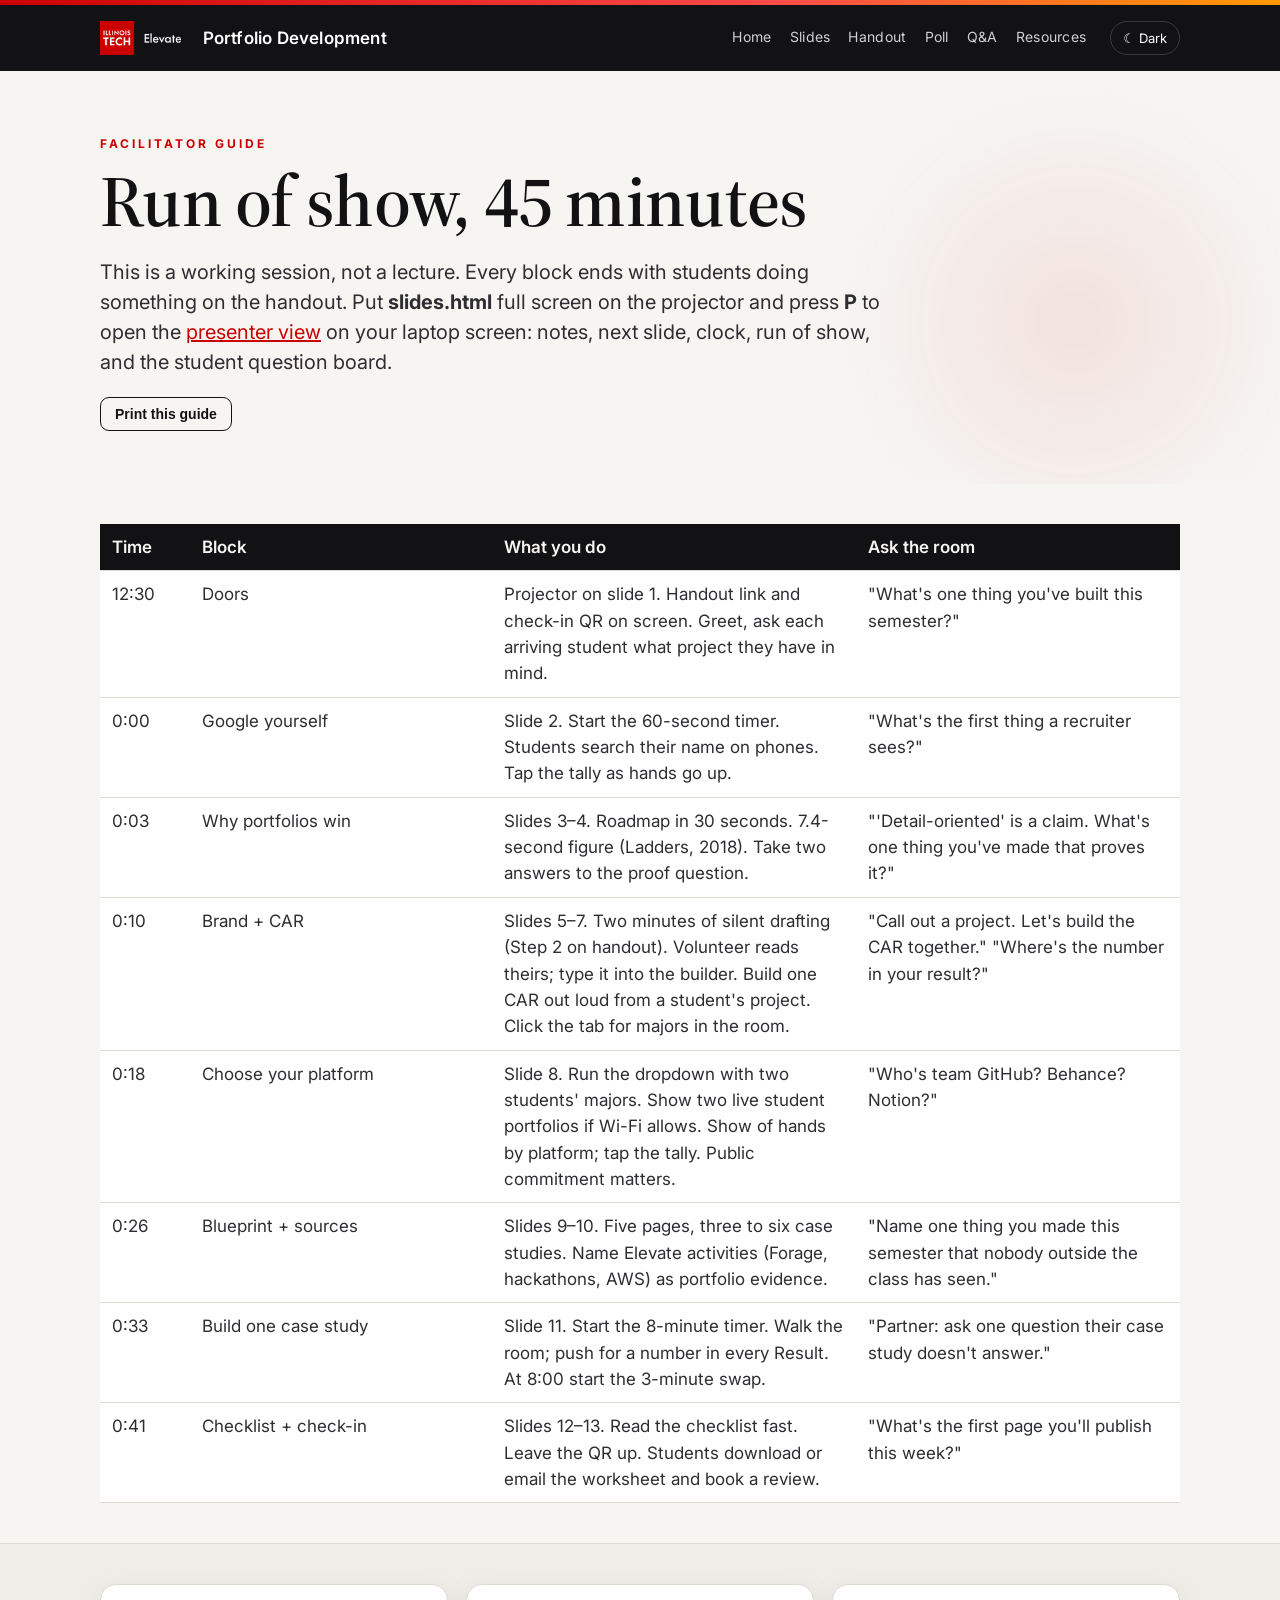
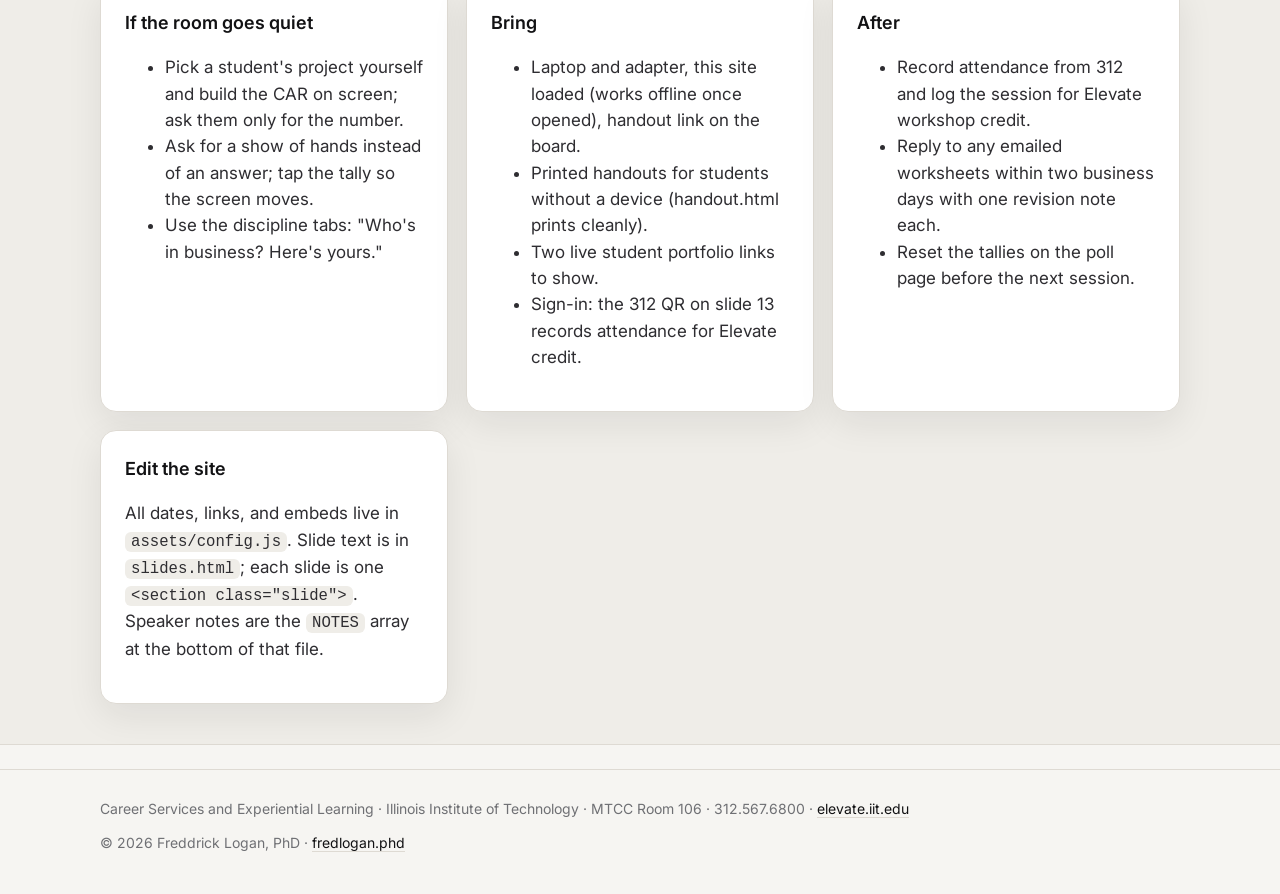
==== facilitator.html @ 61ea3364 "Elevate Portfolio Development workshop site" ====
<!doctype html>
<html lang="en">
<head>
<meta charset="utf-8">
<meta name="viewport" content="width=device-width,initial-scale=1">
<title>Facilitator Guide · Portfolio Development</title>
<link rel="preconnect" href="https://fonts.googleapis.com">
<link href="https://fonts.googleapis.com/css2?family=Inter:wght@400;500;600;700&family=Source+Serif+4:opsz,wght@8..60,400;8..60,600;8..60,700&display=swap" rel="stylesheet">
<link rel="stylesheet" href="assets/site.css">
</head>
<body>
<div class="redbar"></div>
<header class="topbar"><div class="wrap">
  <a class="brand" href="index.html"><img src="assets/elevate-logo-dark.png" alt="Illinois Tech Elevate"> Portfolio Development</a>
  <nav><a href="index.html">Home</a><a href="slides.html">Slides</a><a href="handout.html">Handout</a><a href="poll.html">Poll</a><a href="qa.html">Q&amp;A</a><a href="resources.html">Resources</a></nav>
</div></header>

<section class="hero"><div class="wrap">
  <div class="eyebrow">Facilitator guide</div>
  <h1>Run of show, 45 minutes</h1>
  <p class="lead">This is a working session, not a lecture. Every block ends with students doing something on the handout. Put <b>slides.html</b> full screen on the projector and press <b>P</b> to open the <a href="presenter.html">presenter view</a> on your laptop screen: notes, next slide, clock, run of show, and the student question board.</p>
  <p class="noprint"><button class="btn ghost small" onclick="window.print()">Print this guide</button></p>
</div></section>

<section class="section"><div class="wrap">
<table>
<tr><th style="width:90px">Time</th><th style="width:28%">Block</th><th>What you do</th><th style="width:30%">Ask the room</th></tr>
<tr><td>12:30</td><td>Doors</td><td>Projector on slide 1. Handout link and check-in QR on screen. Greet, ask each arriving student what project they have in mind.</td><td>"What's one thing you've built this semester?"</td></tr>
<tr><td>0:00</td><td>Google yourself</td><td>Slide 2. Start the 60-second timer. Students search their name on phones. Tap the tally as hands go up.</td><td>"What's the first thing a recruiter sees?"</td></tr>
<tr><td>0:03</td><td>Why portfolios win</td><td>Slides 3–4. Roadmap in 30 seconds. 7.4-second figure (Ladders, 2018). Take two answers to the proof question.</td><td>"'Detail-oriented' is a claim. What's one thing you've made that proves it?"</td></tr>
<tr><td>0:10</td><td>Brand + CAR</td><td>Slides 5–7. Two minutes of silent drafting (Step 2 on handout). Volunteer reads theirs; type it into the builder. Build one CAR out loud from a student's project. Click the tab for majors in the room.</td><td>"Call out a project. Let's build the CAR together." "Where's the number in your result?"</td></tr>
<tr><td>0:18</td><td>Choose your platform</td><td>Slide 8. Run the dropdown with two students' majors. Show two live student portfolios if Wi-Fi allows. Show of hands by platform; tap the tally. Public commitment matters.</td><td>"Who's team GitHub? Behance? Notion?"</td></tr>
<tr><td>0:26</td><td>Blueprint + sources</td><td>Slides 9–10. Five pages, three to six case studies. Name Elevate activities (Forage, hackathons, AWS) as portfolio evidence.</td><td>"Name one thing you made this semester that nobody outside the class has seen."</td></tr>
<tr><td>0:33</td><td>Build one case study</td><td>Slide 11. Start the 8-minute timer. Walk the room; push for a number in every Result. At 8:00 start the 3-minute swap.</td><td>"Partner: ask one question their case study doesn't answer."</td></tr>
<tr><td>0:41</td><td>Checklist + check-in</td><td>Slides 12–13. Read the checklist fast. Leave the QR up. Students download or email the worksheet and book a review.</td><td>"What's the first page you'll publish this week?"</td></tr>
</table>
</div></section>

<section class="section alt"><div class="wrap grid c2">
  <div class="card"><h3>If the room goes quiet</h3>
    <ul>
      <li>Pick a student's project yourself and build the CAR on screen; ask them only for the number.</li>
      <li>Ask for a show of hands instead of an answer; tap the tally so the screen moves.</li>
      <li>Use the discipline tabs: "Who's in business? Here's yours."</li>
    </ul>
  </div>
  <div class="card"><h3>Bring</h3>
    <ul>
      <li>Laptop and adapter, this site loaded (works offline once opened), handout link on the board.</li>
      <li>Printed handouts for students without a device (handout.html prints cleanly).</li>
      <li>Two live student portfolio links to show.</li>
      <li>Sign-in: the 312 QR on slide 13 records attendance for Elevate credit.</li>
    </ul>
  </div>
  <div class="card"><h3>After</h3>
    <ul>
      <li>Record attendance from 312 and log the session for Elevate workshop credit.</li>
      <li>Reply to any emailed worksheets within two business days with one revision note each.</li>
      <li>Reset the tallies on the poll page before the next session.</li>
    </ul>
  </div>
  <div class="card"><h3>Edit the site</h3>
    <p>All dates, links, and embeds live in <code>assets/config.js</code>. Slide text is in <code>slides.html</code>; each slide is one <code>&lt;section class="slide"&gt;</code>. Speaker notes are the <code>NOTES</code> array at the bottom of that file.</p>
  </div>
</div></section>

<footer class="footer"><div class="wrap">
  <div>Career Services and Experiential Learning · Illinois Institute of Technology · MTCC Room 106 · 312.567.6800 · <a href="https://elevate.iit.edu">elevate.iit.edu</a></div>
  <div>© 2026 Freddrick Logan, PhD · <a href="https://fredlogan.phd">fredlogan.phd</a></div>
</div></footer>
<script src="assets/site.js"></script>
</body>
</html>
---- assets/site.css ----
/* Elevate Portfolio Development Workshop — shared styles.
   Illinois Tech palette (Red #CC0000, Gray #76777B, Black, Orange #FF9900).
   Themes: html[data-theme="light"] / html[data-theme="dark"]; follows the system when unset. */
:root{
  --red:#CC0000; --deep:#8C0000; --orange:#FF9900; --gray:#76777B;
  --radius:16px;
  --sans:'Inter',system-ui,-apple-system,"Segoe UI",Roboto,Arial,sans-serif;
  --serif:'Source Serif 4','Source Serif Pro',Georgia,'Times New Roman',serif;
  --font:var(--sans);
  --ease:cubic-bezier(.2,.7,.2,1);
  /* light */
  --bg:#F6F5F2; --surface:#FFFFFF; --surface-2:#EFEDE8; --ink:#121214; --body:#2E2D31; --muted:#6F7074;
  --line:#DEDAD3; --accent:#CC0000; --accent-soft:rgba(204,0,0,.08); --on-accent:#fff;
  --shadow:0 12px 36px rgba(20,20,30,.08); --glow:0 0 0 1px rgba(0,0,0,.04);
  --topbar:#121214; --topbar-ink:#fff;
}
@media (prefers-color-scheme: dark){
  :root:not([data-theme="light"]){
    --bg:#0E0E11; --surface:#17171B; --surface-2:#1F1F24; --ink:#F4F2EC; --body:#D6D3CB; --muted:#9A9A9F;
    --line:#2B2B31; --accent:#FF4A4A; --accent-soft:rgba(255,74,74,.12); --on-accent:#fff;
    --shadow:0 16px 44px rgba(0,0,0,.45); --glow:0 0 0 1px rgba(255,255,255,.04);
    --topbar:#0A0A0C; --topbar-ink:#fff;
  }
}
:root[data-theme="dark"]{
  --bg:#0E0E11; --surface:#17171B; --surface-2:#1F1F24; --ink:#F4F2EC; --body:#D6D3CB; --muted:#9A9A9F;
  --line:#2B2B31; --accent:#FF4A4A; --accent-soft:rgba(255,74,74,.12); --on-accent:#fff;
  --shadow:0 16px 44px rgba(0,0,0,.45); --glow:0 0 0 1px rgba(255,255,255,.04);
  --topbar:#0A0A0C; --topbar-ink:#fff;
}
*{box-sizing:border-box}
html,body{margin:0;padding:0}
body{font-family:var(--sans);color:var(--body);background:var(--bg);line-height:1.55;-webkit-font-smoothing:antialiased;font-size:17px;transition:background .3s,color .3s}
a{color:var(--accent)}
img{max-width:100%;height:auto}
.wrap{max-width:1120px;margin:0 auto;padding:0 20px}
.topbar{background:var(--topbar);color:var(--topbar-ink);position:sticky;top:0;z-index:50}
.topbar .wrap{display:flex;align-items:center;justify-content:space-between;gap:16px;height:66px}
.topbar .brand{display:flex;align-items:center;gap:12px;color:#fff;text-decoration:none;font-weight:600;letter-spacing:.2px}
.topbar .brand img{height:34px;width:auto}
.topbar nav{display:flex;align-items:center;flex-wrap:wrap;gap:2px 18px}
.topbar nav a{color:#cfcfd4;text-decoration:none;font-size:14px;letter-spacing:.3px;padding:6px 0;border-bottom:2px solid transparent}
.topbar nav a.active,.topbar nav a:hover{color:#fff;border-bottom-color:var(--red)}
.theme-btn{background:transparent;color:#fff;border:1px solid #3a3a40;border-radius:999px;padding:6px 12px;font:inherit;font-size:13px;cursor:pointer;margin-left:6px}
.theme-btn:hover{border-color:#777}
.redbar{height:5px;background:linear-gradient(90deg,var(--red),#FF4A4A 60%,var(--orange))}
.hero{padding:64px 0 36px;position:relative;overflow:hidden}
.hero .wrap{position:relative;z-index:1}
.hero::before{content:"";position:absolute;inset:-20% -10% auto auto;width:52vw;height:52vw;max-width:720px;max-height:720px;border-radius:50%;
  background:radial-gradient(closest-side,var(--accent-soft),transparent 70%);filter:blur(10px);pointer-events:none;animation:drift 18s ease-in-out infinite alternate}
.eyebrow{font-size:12px;letter-spacing:3px;text-transform:uppercase;color:var(--accent);font-weight:700}
h1{font-family:var(--serif);font-weight:600;font-size:clamp(38px,6.4vw,72px);line-height:1.02;letter-spacing:-.01em;margin:10px 0 14px;color:var(--ink)}
h2{font-family:var(--serif);font-weight:600;font-size:clamp(26px,3.4vw,38px);line-height:1.1;color:var(--ink);margin:0 0 12px}
h3{font-size:18px;margin:0 0 6px;color:var(--ink);font-weight:600}
.lead{font-size:20px;color:var(--body);max-width:62ch;line-height:1.5}
.meta{display:flex;flex-wrap:wrap;gap:10px 24px;margin:20px 0;font-weight:600;color:var(--ink)}
.meta span{display:inline-flex;align-items:center;gap:8px}
.event{display:grid;grid-template-columns:auto 1fr;gap:0 28px;align-items:stretch;margin:26px 0 22px;max-width:720px;border-top:1px solid var(--ink);border-bottom:1px solid var(--line);padding:18px 0}
.event-date{display:flex;align-items:center;gap:12px;padding-right:28px;border-right:1px solid var(--line)}
.event-date .d{font-family:var(--serif);font-weight:600;font-size:clamp(56px,7vw,84px);line-height:.9;color:var(--accent);letter-spacing:-.03em}
.event-date .m{font-size:13px;letter-spacing:2.5px;text-transform:uppercase;color:var(--ink);font-weight:600;line-height:1.3}
.event-rows{display:grid;grid-template-columns:repeat(auto-fit,minmax(160px,1fr));gap:12px 22px;align-content:center}
.event-rows div{display:flex;flex-direction:column;gap:2px}
.event-rows .k{font-size:11px;letter-spacing:2.5px;text-transform:uppercase;color:var(--muted);font-weight:600}
.event-rows b{font-size:17px;color:var(--ink);font-weight:600}
.event-rows small{font-size:13px;color:var(--muted)}
@media (max-width:600px){.event{grid-template-columns:1fr;gap:14px}.event-date{border-right:0;border-bottom:1px solid var(--line);padding:0 0 12px}}
.btn{display:inline-block;background:var(--red);color:#fff;text-decoration:none;font-weight:600;padding:14px 22px;border-radius:12px;border:0;cursor:pointer;font-size:16px;transition:transform .15s var(--ease),background .15s}
.btn:hover{background:var(--deep);transform:translateY(-1px)}
.btn.ghost{background:transparent;color:var(--ink);border:1.5px solid var(--ink)}
.btn.ghost:hover{background:var(--ink);color:var(--bg)}
.btn.small{padding:8px 14px;font-size:14px;border-radius:9px}
.grid{display:grid;gap:18px}
.grid.c3{grid-template-columns:repeat(auto-fit,minmax(260px,1fr))}
.grid.c2{grid-template-columns:repeat(auto-fit,minmax(300px,1fr))}
.card{background:var(--surface);border:1px solid var(--line);border-radius:var(--radius);padding:24px;box-shadow:var(--shadow);transition:transform .25s var(--ease),box-shadow .25s}
.card:hover{transform:translateY(-2px)}
.card.accent{border-top:4px solid var(--red)}
.card .num{font-family:var(--serif);font-size:44px;color:var(--accent);line-height:1}
.section{padding:40px 0}
.section.alt{background:var(--surface-2);border-top:1px solid var(--line);border-bottom:1px solid var(--line)}
.callout{background:var(--ink);color:var(--bg);border-radius:var(--radius);padding:22px 26px}
.callout strong,.callout code{color:inherit}
.pill{display:inline-block;background:var(--accent-soft);color:var(--accent);font-size:12px;font-weight:700;letter-spacing:1px;text-transform:uppercase;padding:4px 10px;border-radius:999px}
label{display:block;font-weight:600;color:var(--ink);margin:12px 0 6px}
input[type=text],textarea,select{width:100%;font:inherit;padding:12px 14px;border:1.5px solid var(--line);border-radius:10px;background:var(--surface);color:var(--ink)}
textarea{min-height:90px;resize:vertical}
input:focus,textarea:focus,select:focus{outline:2px solid var(--accent);border-color:var(--accent)}
.hint{font-size:13px;color:var(--muted)}
.preview{background:var(--surface-2);border:1px dashed var(--line);border-radius:10px;padding:16px;white-space:pre-wrap;color:var(--ink)}
.check{display:flex;align-items:flex-start;gap:12px;padding:10px 0;border-bottom:1px solid var(--line)}
.check input{width:22px;height:22px;margin-top:3px;accent-color:var(--red)}
.check label{margin:0}
.check.done label{text-decoration:line-through;color:var(--muted)}
.footer{padding:28px 0 44px;color:var(--muted);font-size:14px;border-top:1px solid var(--line);margin-top:24px}
.footer a{color:var(--ink);text-decoration:none;border-bottom:1px solid var(--line)}
.footer a:hover{border-bottom-color:var(--accent)}
.footer .wrap{display:flex;flex-wrap:wrap;justify-content:space-between;gap:12px;align-items:center}
.qr{display:flex;gap:18px;align-items:center}
.qr img{width:140px;height:140px;border:4px solid #fff;box-shadow:var(--shadow);border-radius:8px;background:#fff}
.bar{height:14px;background:var(--surface-2);border-radius:7px;overflow:hidden}
.bar i{display:block;height:100%;background:var(--accent);width:0;transition:width .4s var(--ease)}
.vote{display:flex;flex-wrap:wrap;gap:10px}
.vote button{background:var(--surface);color:var(--ink);border:1.5px solid var(--ink);border-radius:10px;padding:10px 14px;font:inherit;font-weight:600;cursor:pointer;transition:all .15s}
.vote button:hover{background:var(--ink);color:var(--bg)}
.toast{position:fixed;bottom:20px;left:50%;transform:translateX(-50%);background:var(--ink);color:var(--bg);padding:10px 16px;border-radius:10px;opacity:0;transition:opacity .2s;pointer-events:none;z-index:99}
.toast.show{opacity:1}
table{width:100%;border-collapse:collapse;background:var(--surface);color:var(--body)}
th,td{text-align:left;padding:10px 12px;border-bottom:1px solid var(--line);vertical-align:top}
th{background:var(--ink);color:var(--bg);font-weight:600}
.tabs{display:flex;flex-wrap:wrap;gap:8px;margin-bottom:12px}
.tabs button{font:inherit;font-weight:600;padding:8px 14px;border-radius:999px;border:1.5px solid var(--line);background:var(--surface);color:var(--ink);cursor:pointer}
.tabs button.on{background:var(--red);color:#fff;border-color:var(--red)}
code{font-family:ui-monospace,SFMono-Regular,Menlo,monospace;font-size:.92em;background:var(--surface-2);padding:1px 6px;border-radius:6px}
/* motion */
.reveal{opacity:0;transform:translateY(14px);animation:rise .7s var(--ease) forwards}
.reveal:nth-child(2){animation-delay:.08s}.reveal:nth-child(3){animation-delay:.16s}.reveal:nth-child(4){animation-delay:.24s}.reveal:nth-child(5){animation-delay:.32s}.reveal:nth-child(6){animation-delay:.4s}
@keyframes rise{to{opacity:1;transform:none}}
@keyframes drift{from{transform:translate(0,0)}to{transform:translate(-6%,8%)}}
@media (prefers-reduced-motion: reduce){.reveal{animation:none;opacity:1;transform:none}.hero::before{animation:none}.card:hover{transform:none}}
@media (max-width:700px){.topbar .wrap{height:auto;padding:10px 20px;flex-wrap:wrap}.hero{padding:40px 0 24px}body{font-size:16px}}
@media print{
  .topbar,.redbar,.noprint,.footer,.theme-btn{display:none!important}
  body{background:#fff;color:#000}
  .card{box-shadow:none;break-inside:avoid}
  input[type=text],textarea{border:1px solid #999}
  .section{padding:14px 0}
}
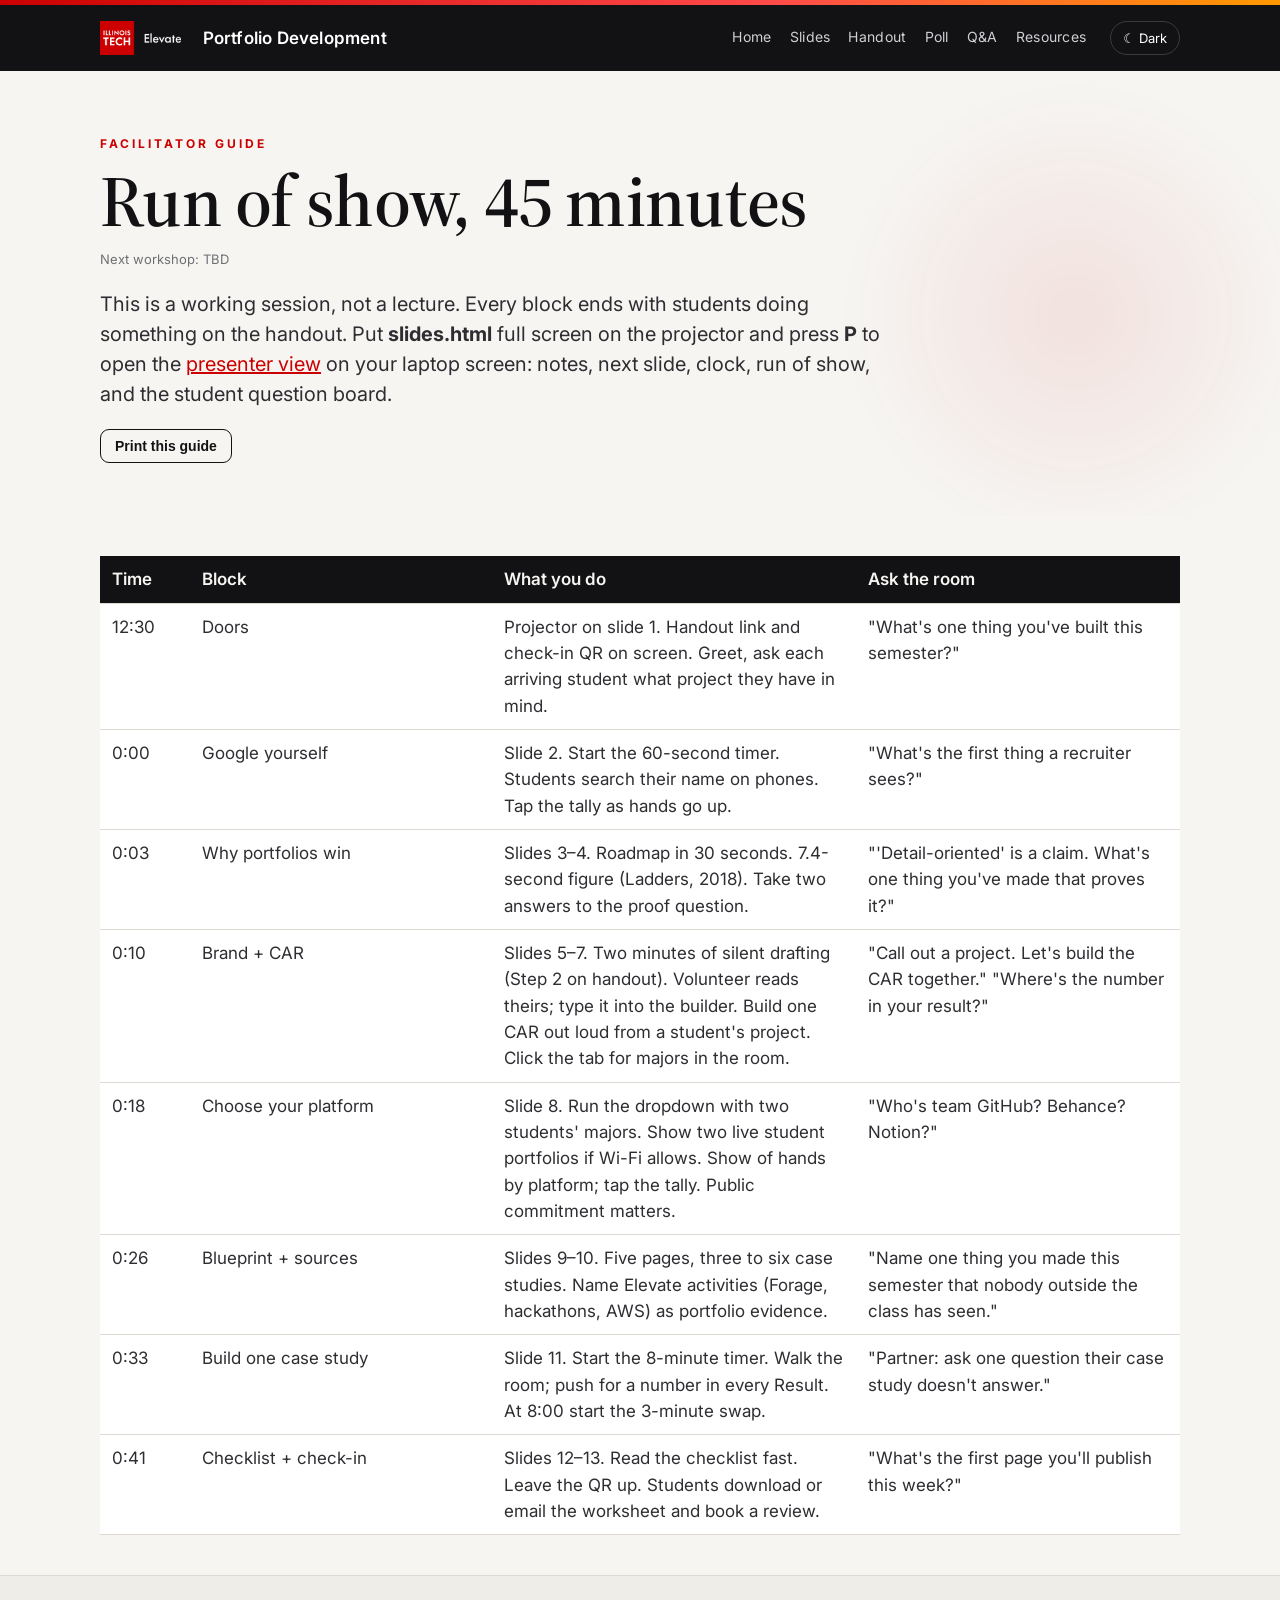
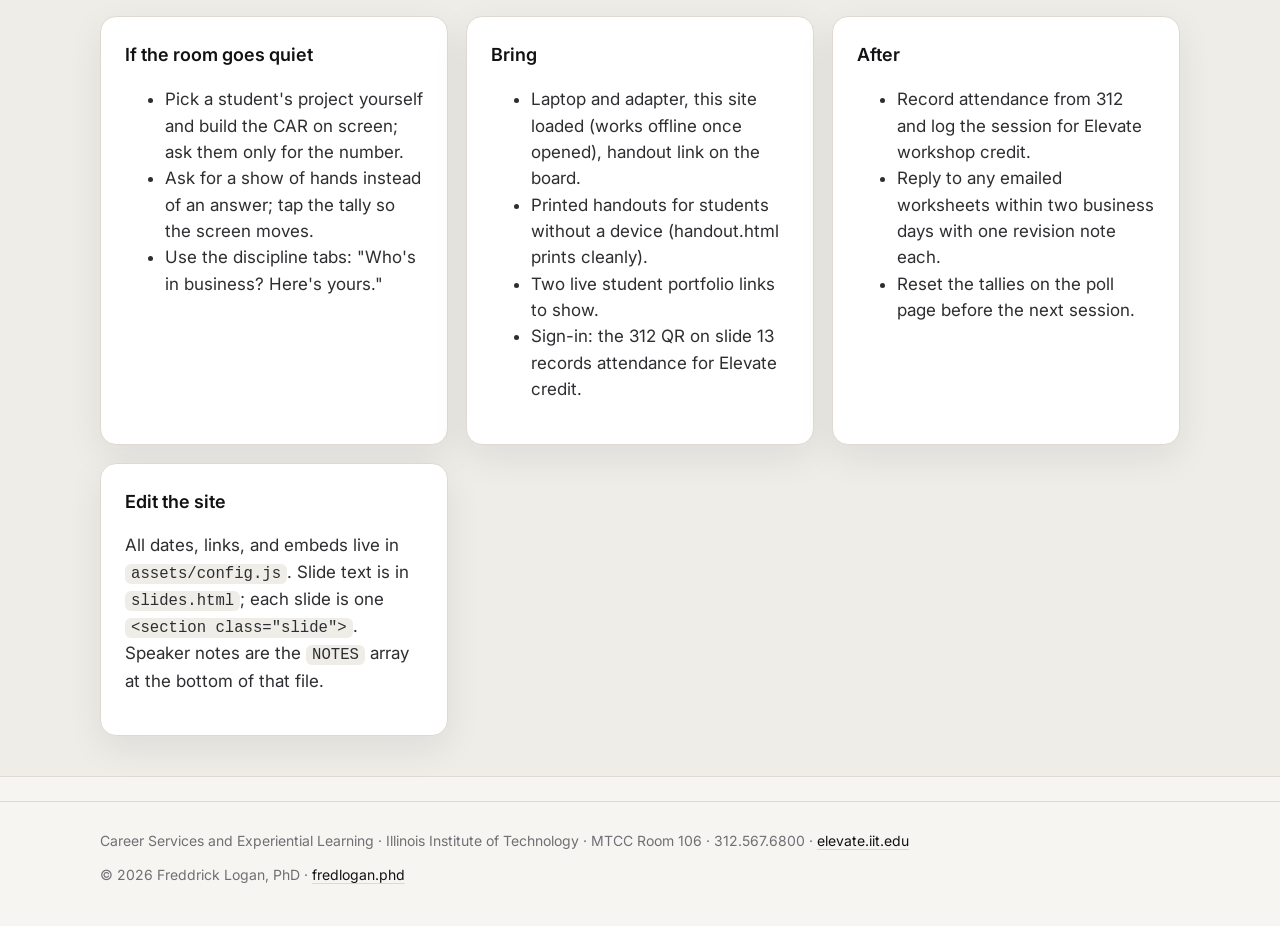
==== commit 59d3b342: "Portfolio QA: fit, photos, field swaps, formulas, date archiving" ====
--- a/facilitator.html
+++ b/facilitator.html
@@ -18,6 +18,7 @@
 <section class="hero"><div class="wrap">
   <div class="eyebrow">Facilitator guide</div>
   <h1>Run of show, 45 minutes</h1>
+  <p class="hint" style="margin:-2px 0 10px" data-session="long"></p>
   <p class="lead">This is a working session, not a lecture. Every block ends with students doing something on the handout. Put <b>slides.html</b> full screen on the projector and press <b>P</b> to open the <a href="presenter.html">presenter view</a> on your laptop screen: notes, next slide, clock, run of show, and the student question board.</p>
   <p class="noprint"><button class="btn ghost small" onclick="window.print()">Print this guide</button></p>
 </div></section>
@@ -66,8 +67,9 @@
 
 <footer class="footer"><div class="wrap">
   <div>Career Services and Experiential Learning · Illinois Institute of Technology · MTCC Room 106 · 312.567.6800 · <a href="https://elevate.iit.edu">elevate.iit.edu</a></div>
-  <div>© 2026 Freddrick Logan, PhD · <a href="https://fredlogan.phd">fredlogan.phd</a></div>
+  <div>© <span data-year></span> Freddrick Logan, PhD · <a href="https://fredlogan.phd">fredlogan.phd</a></div>
 </div></footer>
+<script src="assets/config.js"></script>
 <script src="assets/site.js"></script>
 </body>
 </html>
--- a/assets/site.css
+++ b/assets/site.css
@@ -126,3 +126,23 @@
   input[type=text],textarea{border:1px solid #999}
   .section{padding:14px 0}
 }
+
+/* Writing formulas: shown wherever students are asked to write something */
+.formula{border:1.5px dashed var(--line);border-left:4px solid var(--red);border-radius:10px;padding:10px 14px;margin:8px 0 12px;background:var(--surface);font-size:15px;line-height:1.6;color:var(--ink)}
+.formula .fx{display:block;font-size:10px;letter-spacing:2px;text-transform:uppercase;color:var(--accent);font-weight:700;margin-bottom:2px}
+.formula .b,.hint .b{display:inline-block;padding:0 6px;border-radius:5px;background:var(--surface-2);color:var(--muted);font-weight:600;font-size:.92em;line-height:1.5}
+.formula .eg{display:block;margin-top:4px;color:var(--muted);font-size:.92em}
+.formula ol{margin:2px 0 0;padding-left:20px}
+.fill{background:transparent;border:1px solid var(--line);color:var(--accent);font:inherit;font-size:13px;font-weight:600;border-radius:999px;padding:3px 10px;cursor:pointer;margin:6px 0 0}
+.fill:hover{border-color:var(--accent)}
+.wc{font-size:13px;font-weight:600;color:var(--muted);font-variant-numeric:tabular-nums}
+.wc.ok{color:var(--ink)}.wc.over{color:var(--accent)}
+@media print{.fill{display:none}.formula{border-style:solid}}
+
+/* Sessions, past-session list, and check-in placeholder (dates come from assets/config.js) */
+[hidden]{display:none!important}
+.event-date .d.tbd{font-size:clamp(34px,4.5vw,52px);letter-spacing:0}
+.past-list{list-style:none;padding:0;margin:12px 0 0;max-width:720px}
+.past-list li{padding:10px 0;border-bottom:1px solid var(--line);color:var(--body)}
+.checkin-wait{font-weight:600;margin:0}
+.check input{flex:0 0 22px}
